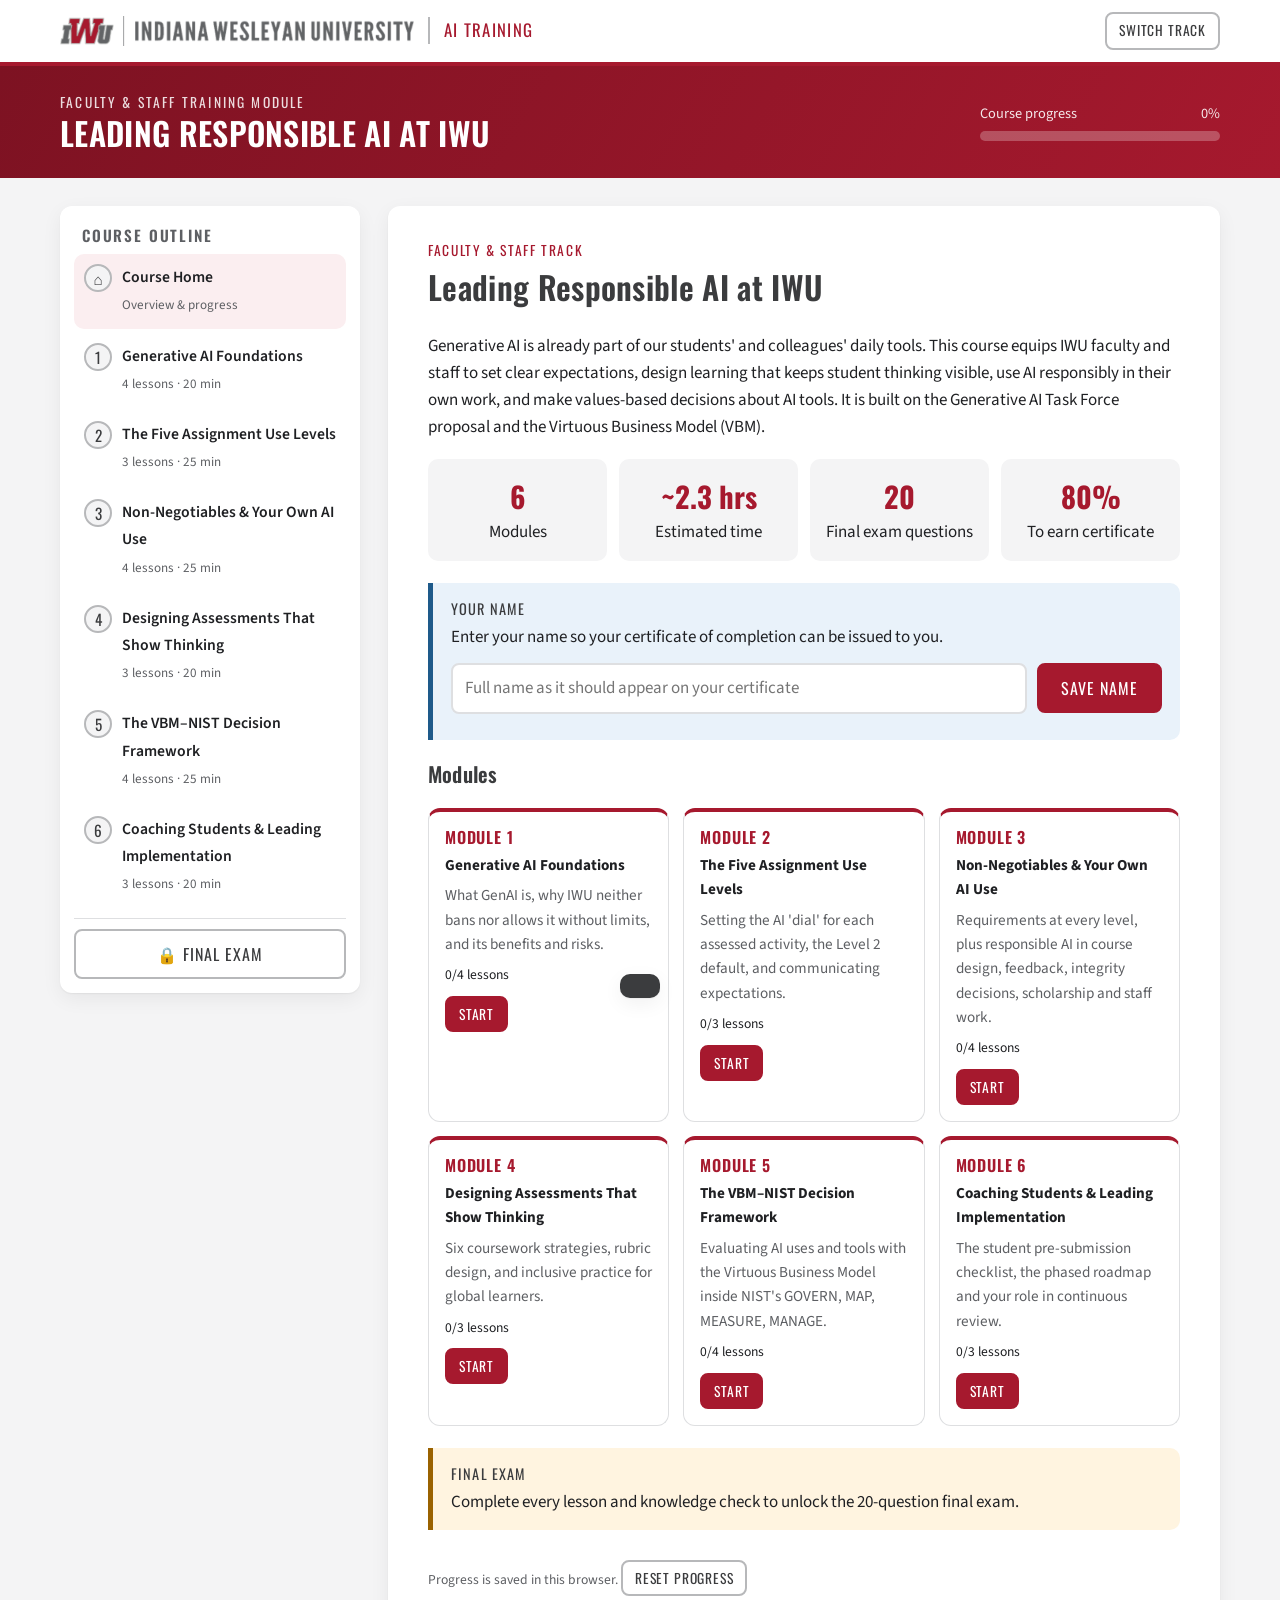
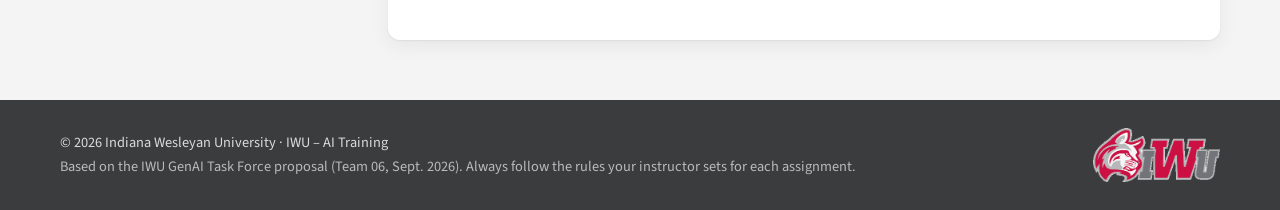
==== faculty.html @ f8fd0f7f "Create IWU – AI Training: faculty/staff and student courses Landing page with track selection, two s" ====
<!doctype html>
<html lang="en">
<head>
  <meta charset="utf-8">
  <meta name="viewport" content="width=device-width, initial-scale=1">
  <title>IWU – AI Training</title>
  <link rel="icon" type="image/png" href="assets/img/iwu-seal.png">
  <link rel="preconnect" href="https://fonts.googleapis.com">
  <link rel="preconnect" href="https://fonts.gstatic.com" crossorigin>
  <link href="https://fonts.googleapis.com/css2?family=Oswald:wght@400;500;600&family=Source+Sans+3:ital,wght@0,400;0,600;0,700;1,400&family=Cormorant+Garamond:ital,wght@0,500;0,600;1,500&display=swap" rel="stylesheet">
  <link rel="stylesheet" href="assets/css/styles.css">
</head>
<body>
  <header class="site-header">
    <div class="inner">
      <a class="brand" href="index.html">
        <img src="assets/img/iwu-wordmark.png" alt="Indiana Wesleyan University">
        <span class="program">AI Training</span>
      </a>
      <div class="header-actions">
        <button class="btn ghost small menu-toggle" id="menu-toggle" type="button" aria-controls="sidebar">Course menu</button>
        <a class="btn ghost small" href="index.html">Switch track</a>
      </div>
    </div>
  </header>

  <div class="course-banner">
    <div class="inner">
      <div>
        <div class="eyebrow" id="course-eyebrow"></div>
        <h1 id="course-title"></h1>
      </div>
      <div class="overall">
        <div class="label"><span>Course progress</span><span id="overall-pct">0%</span></div>
        <div class="bar"><span id="overall-bar" style="width:0%"></span></div>
      </div>
    </div>
  </div>

  <div class="layout">
    <aside class="sidebar" id="sidebar" aria-label="Course navigation">
      <h2>Course outline</h2>
      <nav id="nav"></nav>
    </aside>
    <main class="content" id="content" aria-live="polite"></main>
  </div>

  <footer class="site-footer">
    <div class="inner">
      <div>&copy; <script>document.write(new Date().getFullYear())</script> Indiana Wesleyan University &middot; IWU &ndash; AI Training<br>
        <span style="opacity:.8">Based on the IWU GenAI Task Force proposal (Team 06, Sept. 2026). Always follow the rules your instructor sets for each assignment.</span></div>
      <img src="assets/img/iwu-bobcat.png" alt="IWU Wildcats">
    </div>
  </footer>
  <div class="toast" id="toast" role="status" aria-live="polite"></div>

  <script src="assets/js/content-faculty.js"></script>
  <script src="assets/js/app.js"></script>
</body>
</html>
---- assets/css/styles.css ----
/* =========================================================
   IWU – AI Training  |  Indiana Wesleyan University
   Brand palette drawn from the IWU wordmark, seal and bobcat marks
   ========================================================= */
:root {
  --iwu-crimson: #a6192e;
  --iwu-crimson-dark: #7d1222;
  --iwu-cardinal: #cc1043;
  --iwu-gray: #626466;
  --iwu-gray-dark: #3b3c3e;
  --iwu-silver: #b7b8ba;
  --iwu-mist: #f4f4f5;
  --iwu-white: #ffffff;
  --ink: #1f2023;
  --muted: #5d5f63;
  --line: #dedfe1;
  --ok: #1f7a4a;
  --ok-bg: #e8f5ee;
  --bad: #b3261e;
  --bad-bg: #fdecea;
  --warn: #9a6200;
  --warn-bg: #fff4e0;
  --info: #1e5a8a;
  --info-bg: #e9f2fa;
  --radius: 12px;
  --shadow: 0 1px 2px rgba(0,0,0,.06), 0 6px 20px rgba(0,0,0,.06);
  --font-head: "Oswald", "Arial Narrow", Arial, sans-serif;
  --font-body: "Source Sans 3", "Segoe UI", Arial, sans-serif;
  --font-cert: "Cormorant Garamond", Georgia, "Times New Roman", serif;
}

* { box-sizing: border-box; }
html { scroll-behavior: smooth; }
body {
  margin: 0;
  font-family: var(--font-body);
  font-size: 17px;
  line-height: 1.6;
  color: var(--ink);
  background: var(--iwu-mist);
}
img { max-width: 100%; }
a { color: var(--iwu-crimson); }
h1, h2, h3, h4 { font-family: var(--font-head); font-weight: 600; line-height: 1.2; letter-spacing: .01em; color: var(--iwu-gray-dark); }
h1 { font-size: 2.3rem; }
h2 { font-size: 1.7rem; }
h3 { font-size: 1.3rem; }
.sr-only { position: absolute; width: 1px; height: 1px; overflow: hidden; clip: rect(0 0 0 0); }
:focus-visible { outline: 3px solid var(--iwu-cardinal); outline-offset: 2px; }

/* ---------- Header / footer ---------- */
.site-header {
  background: var(--iwu-white);
  border-bottom: 4px solid var(--iwu-crimson);
  position: sticky; top: 0; z-index: 50;
}
.site-header .inner {
  max-width: 1200px; margin: 0 auto; padding: 12px 20px;
  display: flex; align-items: center; justify-content: space-between; gap: 16px;
}
.brand { display: flex; align-items: center; gap: 14px; text-decoration: none; min-width: 0; }
.brand img { height: 30px; width: auto; }
.brand .program {
  font-family: var(--font-head); color: var(--iwu-crimson); font-size: 1.05rem;
  text-transform: uppercase; letter-spacing: .08em; border-left: 2px solid var(--iwu-silver); padding-left: 14px; white-space: nowrap;
}
.header-actions { display: flex; gap: 10px; align-items: center; }
.site-footer {
  background: var(--iwu-gray-dark); color: #d9dadb; font-size: .9rem; margin-top: 60px;
}
.site-footer .inner { max-width: 1200px; margin: 0 auto; padding: 28px 20px; display: flex; gap: 24px; align-items: center; flex-wrap: wrap; justify-content: space-between; }
.site-footer img { height: 54px; }
.site-footer a { color: #fff; }

/* ---------- Buttons ---------- */
.btn {
  display: inline-flex; align-items: center; justify-content: center; gap: 8px;
  font-family: var(--font-head); font-size: 1rem; letter-spacing: .06em; text-transform: uppercase;
  padding: 11px 22px; border-radius: 8px; border: 2px solid var(--iwu-crimson);
  background: var(--iwu-crimson); color: #fff; cursor: pointer; text-decoration: none;
  transition: background .15s, transform .05s;
}
.btn:hover { background: var(--iwu-crimson-dark); border-color: var(--iwu-crimson-dark); }
.btn:active { transform: translateY(1px); }
.btn[disabled] { opacity: .45; cursor: not-allowed; }
.btn.secondary { background: #fff; color: var(--iwu-crimson); }
.btn.secondary:hover { background: #fbeef0; }
.btn.ghost { background: transparent; border-color: var(--iwu-silver); color: var(--iwu-gray-dark); }
.btn.ghost:hover { background: #fff; }
.btn.small { padding: 6px 12px; font-size: .85rem; }

/* ---------- Landing ---------- */
.hero {
  background:
    linear-gradient(120deg, rgba(125,18,34,.97), rgba(166,25,46,.93) 55%, rgba(204,16,67,.9)),
    var(--iwu-crimson);
  color: #fff; position: relative; overflow: hidden;
}
.hero::after {
  content: ""; position: absolute; right: -80px; bottom: -120px; width: 460px; height: 460px;
  background: url("../img/iwu-seal.png") center/contain no-repeat; opacity: .08; filter: grayscale(1) brightness(3);
}
.hero .inner { max-width: 1200px; margin: 0 auto; padding: 64px 20px 72px; position: relative; z-index: 1; }
.hero .eyebrow { font-family: var(--font-head); letter-spacing: .18em; text-transform: uppercase; font-size: .95rem; opacity: .9; }
.hero h1 { color: #fff; font-size: 3.2rem; margin: 10px 0 14px; text-transform: uppercase; }
.hero p.lead { font-size: 1.2rem; max-width: 760px; opacity: .95; }

.choose { max-width: 1200px; margin: -40px auto 0; padding: 0 20px; position: relative; z-index: 2; }
.choose-grid { display: grid; grid-template-columns: repeat(auto-fit, minmax(320px, 1fr)); gap: 24px; }
.path-card {
  background: #fff; border-radius: 16px; box-shadow: var(--shadow); overflow: hidden;
  display: flex; flex-direction: column; border-top: 6px solid var(--iwu-crimson);
}
.path-card.student { border-top-color: var(--iwu-gray); }
.path-card .body { padding: 28px 28px 8px; flex: 1; }
.path-card h2 { margin: 6px 0 8px; font-size: 2rem; text-transform: uppercase; }
.path-card .tag { font-family: var(--font-head); color: var(--iwu-crimson); letter-spacing: .14em; text-transform: uppercase; font-size: .85rem; }
.path-card ul { padding-left: 20px; margin: 12px 0; }
.path-card li { margin: 4px 0; }
.path-card .meta { display: flex; gap: 18px; flex-wrap: wrap; color: var(--muted); font-size: .92rem; margin-top: 10px; }
.path-card .foot { padding: 20px 28px 28px; display: flex; gap: 12px; align-items: center; flex-wrap: wrap; }
.path-card .progress-note { font-size: .9rem; color: var(--muted); }

.section { max-width: 1200px; margin: 56px auto 0; padding: 0 20px; }
.section h2 { text-transform: uppercase; }
.pillars { display: grid; grid-template-columns: repeat(auto-fit, minmax(220px, 1fr)); gap: 18px; margin-top: 18px; }
.pillar { background: #fff; border-radius: var(--radius); padding: 20px; box-shadow: var(--shadow); border-left: 5px solid var(--iwu-crimson); }
.pillar h3 { margin: 0 0 6px; font-size: 1.1rem; text-transform: uppercase; color: var(--iwu-crimson); }
.pillar p { margin: 0; color: var(--muted); font-size: .98rem; }
.notice { background: #fff; border: 1px solid var(--line); border-radius: var(--radius); padding: 16px 20px; color: var(--muted); font-size: .95rem; }

/* ---------- Course layout ---------- */
.course-banner {
  background: linear-gradient(120deg, var(--iwu-crimson-dark), var(--iwu-crimson));
  color: #fff;
}
.course-banner.student { background: linear-gradient(120deg, var(--iwu-gray-dark), var(--iwu-gray)); }
.course-banner .inner { max-width: 1200px; margin: 0 auto; padding: 26px 20px; display: flex; align-items: center; gap: 22px; justify-content: space-between; flex-wrap: wrap; }
.course-banner h1 { color: #fff; margin: 0; font-size: 2rem; text-transform: uppercase; }
.course-banner .eyebrow { font-family: var(--font-head); letter-spacing: .16em; text-transform: uppercase; opacity: .85; font-size: .85rem; }
.overall { min-width: 240px; }
.overall .label { font-size: .9rem; opacity: .9; display: flex; justify-content: space-between; }
.bar { height: 10px; background: rgba(255,255,255,.25); border-radius: 99px; overflow: hidden; margin-top: 6px; }
.bar > span { display: block; height: 100%; background: #fff; border-radius: 99px; transition: width .4s; }

.layout { max-width: 1200px; margin: 28px auto 0; padding: 0 20px; display: grid; grid-template-columns: 300px 1fr; gap: 28px; align-items: start; }
.sidebar { background: #fff; border-radius: var(--radius); box-shadow: var(--shadow); padding: 14px; position: sticky; top: 84px; max-height: calc(100vh - 100px); overflow: auto; }
.sidebar h2 { font-size: .95rem; letter-spacing: .12em; text-transform: uppercase; color: var(--muted); margin: 6px 8px 10px; }
.nav-module { border-radius: 10px; margin-bottom: 4px; }
.nav-module > button {
  width: 100%; text-align: left; border: 0; background: transparent; cursor: pointer; padding: 10px 10px;
  display: flex; gap: 10px; align-items: flex-start; border-radius: 10px; font: inherit; color: var(--ink);
}
.nav-module > button:hover { background: var(--iwu-mist); }
.nav-module.active > button { background: #fbeef0; }
.nav-num {
  flex: 0 0 28px; height: 28px; border-radius: 50%; background: var(--iwu-mist); color: var(--iwu-gray-dark);
  display: grid; place-items: center; font-family: var(--font-head); font-size: .95rem; border: 2px solid var(--iwu-silver);
}
.nav-module.done .nav-num { background: var(--iwu-crimson); border-color: var(--iwu-crimson); color: #fff; }
.nav-title { font-weight: 600; line-height: 1.3; font-size: .98rem; }
.nav-sub { font-size: .82rem; color: var(--muted); }
.nav-lessons { list-style: none; padding: 0 0 6px 48px; margin: 0; display: none; }
.nav-module.active .nav-lessons { display: block; }
.nav-lessons button { border: 0; background: none; font: inherit; font-size: .9rem; color: var(--muted); cursor: pointer; padding: 3px 0; text-align: left; display: flex; gap: 6px; }
.nav-lessons button.current { color: var(--iwu-crimson); font-weight: 700; }
.nav-lessons .tick { color: var(--ok); width: 14px; flex: 0 0 14px; }
.nav-exam { margin-top: 10px; border-top: 1px solid var(--line); padding-top: 10px; }
.nav-exam button { width: 100%; }

.content { background: #fff; border-radius: var(--radius); box-shadow: var(--shadow); padding: 34px 40px 30px; min-width: 0; }
.crumb { font-family: var(--font-head); color: var(--iwu-crimson); letter-spacing: .12em; text-transform: uppercase; font-size: .85rem; }
.content > h2 { margin-top: 6px; font-size: 2rem; }
.lesson-steps { display: flex; gap: 6px; margin: 4px 0 20px; }
.lesson-steps span { flex: 1; height: 6px; border-radius: 6px; background: var(--line); }
.lesson-steps span.on { background: var(--iwu-crimson); }
.lesson-steps span.seen { background: #d98b97; }
.pager { display: flex; justify-content: space-between; gap: 12px; margin-top: 36px; border-top: 1px solid var(--line); padding-top: 20px; flex-wrap: wrap; }

.objectives { background: var(--iwu-mist); border-radius: var(--radius); padding: 16px 22px; margin: 16px 0; }
.objectives h4 { margin: 0 0 6px; text-transform: uppercase; letter-spacing: .08em; font-size: .95rem; color: var(--iwu-crimson); }
.objectives ul { margin: 0; padding-left: 20px; }

/* ---------- Content blocks ---------- */
.block { margin: 22px 0; }
.block p { margin: .6em 0; }
.callout { border-left: 5px solid var(--iwu-crimson); background: #fbeef0; padding: 14px 18px; border-radius: 0 10px 10px 0; }
.callout.info { border-color: var(--info); background: var(--info-bg); }
.callout.warn { border-color: var(--warn); background: var(--warn-bg); }
.callout.ok { border-color: var(--ok); background: var(--ok-bg); }
.callout .ct { font-family: var(--font-head); text-transform: uppercase; letter-spacing: .08em; font-size: .9rem; margin-bottom: 4px; color: var(--iwu-gray-dark); }
.quote { font-size: 1.25rem; font-family: var(--font-cert); font-style: italic; color: var(--iwu-gray-dark); border-left: 3px solid var(--iwu-silver); padding-left: 18px; }

table.tbl { width: 100%; border-collapse: collapse; font-size: .96rem; }
.tbl-wrap { overflow-x: auto; border-radius: 10px; border: 1px solid var(--line); }
table.tbl th { background: var(--iwu-gray-dark); color: #fff; text-align: left; padding: 10px 12px; font-family: var(--font-head); font-weight: 500; letter-spacing: .04em; }
table.tbl td { padding: 10px 12px; border-top: 1px solid var(--line); vertical-align: top; }
table.tbl tr:nth-child(even) td { background: #fafafa; }

.level-chip { display: inline-grid; place-items: center; width: 30px; height: 30px; border-radius: 50%; color: #fff; font-family: var(--font-head); font-size: 1rem; margin-right: 6px; }
.lv1 { background: #3b3c3e; } .lv2 { background: #626466; } .lv3 { background: #1e5a8a; } .lv4 { background: #a6192e; } .lv5 { background: #cc1043; }

.act-head { display: flex; align-items: center; gap: 10px; margin-bottom: 8px; }
.act-badge { font-family: var(--font-head); text-transform: uppercase; letter-spacing: .1em; font-size: .75rem; background: var(--iwu-crimson); color: #fff; padding: 3px 9px; border-radius: 99px; }
.act-head h4 { margin: 0; font-size: 1.15rem; }
.activity { border: 1px solid var(--line); border-radius: var(--radius); padding: 18px 20px; background: #fff; }
.activity .instructions { color: var(--muted); margin: 0 0 12px; }

/* flip cards */
.flip-grid { display: grid; grid-template-columns: repeat(auto-fill, minmax(210px, 1fr)); gap: 14px; }
.flip { perspective: 900px; height: 190px; cursor: pointer; border: 0; background: none; padding: 0; font: inherit; text-align: left; }
.flip-inner { position: relative; width: 100%; height: 100%; transition: transform .5s; transform-style: preserve-3d; }
.flip.flipped .flip-inner { transform: rotateY(180deg); }
.flip-face { position: absolute; inset: 0; backface-visibility: hidden; border-radius: 12px; padding: 16px; display: flex; flex-direction: column; justify-content: center; }
.flip-front { background: linear-gradient(135deg, var(--iwu-crimson), var(--iwu-cardinal)); color: #fff; font-family: var(--font-head); font-size: 1.25rem; text-align: center; align-items: center; }
.flip-front small { font-family: var(--font-body); font-size: .8rem; opacity: .85; margin-top: 8px; }
.flip-back { background: #fff; border: 2px solid var(--iwu-crimson); transform: rotateY(180deg); font-size: .93rem; overflow: auto; }

/* choice / scenario */
.choices { display: grid; gap: 10px; }
.choice {
  text-align: left; font: inherit; border: 2px solid var(--line); border-radius: 10px; background: #fff; padding: 11px 14px; cursor: pointer;
  display: flex; gap: 10px; align-items: flex-start; transition: border-color .15s, background .15s;
}
.choice:hover:not([disabled]) { border-color: var(--iwu-silver); background: #fcfcfc; }
.choice .key { flex: 0 0 26px; height: 26px; border-radius: 50%; background: var(--iwu-mist); display: grid; place-items: center; font-weight: 700; font-size: .85rem; color: var(--iwu-gray-dark); }
.choice.selected { border-color: var(--iwu-crimson); background: #fbeef0; }
.choice.correct { border-color: var(--ok); background: var(--ok-bg); }
.choice.incorrect { border-color: var(--bad); background: var(--bad-bg); }
.choice[disabled] { cursor: default; }
.feedback { margin-top: 12px; padding: 12px 14px; border-radius: 10px; display: none; }
.feedback.show { display: block; }
.feedback.good { background: var(--ok-bg); border-left: 4px solid var(--ok); }
.feedback.bad { background: var(--bad-bg); border-left: 4px solid var(--bad); }
.feedback.neutral { background: var(--info-bg); border-left: 4px solid var(--info); }

/* classify (level sorter / category sorter) */
.classify-item { border: 1px solid var(--line); border-radius: 10px; padding: 12px 14px; margin-bottom: 10px; }
.classify-item .stmt { font-weight: 600; margin-bottom: 8px; }
.classify-opts { display: flex; flex-wrap: wrap; gap: 8px; }
.classify-opts button { font: inherit; font-size: .9rem; border: 2px solid var(--line); background: #fff; border-radius: 99px; padding: 5px 14px; cursor: pointer; }
.classify-opts button:hover:not([disabled]) { border-color: var(--iwu-silver); }
.classify-opts button.correct { border-color: var(--ok); background: var(--ok-bg); font-weight: 700; }
.classify-opts button.incorrect { border-color: var(--bad); background: var(--bad-bg); text-decoration: line-through; }
.classify-item .why { display: none; font-size: .93rem; color: var(--muted); margin-top: 8px; }
.classify-item.answered .why { display: block; }
.score-line { font-weight: 700; margin-top: 8px; color: var(--iwu-gray-dark); }

/* spot the issue */
.spot-doc { background: #fcfcfc; border: 1px dashed var(--iwu-silver); border-radius: 10px; padding: 14px 16px; }
.spot-doc .doc-label { font-family: var(--font-head); text-transform: uppercase; letter-spacing: .1em; font-size: .8rem; color: var(--muted); margin-bottom: 6px; }
.spot {
  display: inline; font: inherit; text-align: left; border: 0; background: none; padding: 1px 2px; cursor: pointer; border-radius: 4px;
  border-bottom: 1px dotted var(--iwu-silver); line-height: 1.8; color: inherit;
}
.spot:hover { background: #fff3c4; }
.spot.flagged { background: #ffe08a; }
.spot.hit { background: var(--ok-bg); outline: 2px solid var(--ok); }
.spot.miss { background: var(--bad-bg); outline: 2px solid var(--bad); }
.spot.false-flag { background: var(--warn-bg); outline: 2px dashed var(--warn); }
.spot-notes { margin-top: 10px; display: none; }
.spot-notes.show { display: block; }
.spot-notes li { margin: 4px 0; }

/* matching */
.match-row { display: grid; grid-template-columns: 1fr 260px 28px; gap: 10px; align-items: center; padding: 8px 0; border-bottom: 1px solid var(--line); }
.match-row select { font: inherit; padding: 7px 8px; border-radius: 8px; border: 2px solid var(--line); background: #fff; width: 100%; }
.match-row.ok select { border-color: var(--ok); background: var(--ok-bg); }
.match-row.no select { border-color: var(--bad); background: var(--bad-bg); }
.match-row .mark { font-weight: 700; font-size: 1.1rem; }

/* accordion */
.accordion details { border: 1px solid var(--line); border-radius: 10px; margin-bottom: 8px; background: #fff; }
.accordion summary { cursor: pointer; padding: 12px 16px; font-weight: 700; list-style: none; display: flex; justify-content: space-between; gap: 10px; }
.accordion summary::-webkit-details-marker { display: none; }
.accordion summary::after { content: "+"; font-size: 1.3rem; line-height: 1; color: var(--iwu-crimson); }
.accordion details[open] summary::after { content: "–"; }
.accordion details[open] summary { border-bottom: 1px solid var(--line); }
.accordion .acc-body { padding: 10px 16px 14px; }

/* example: prompt/response compare */
.compare { display: grid; grid-template-columns: 1fr 1fr; gap: 14px; }
.compare .col { border-radius: 10px; padding: 14px 16px; border: 1px solid var(--line); }
.compare .col.bad { border-top: 5px solid var(--bad); }
.compare .col.good { border-top: 5px solid var(--ok); }
.compare .col h5 { margin: 0 0 6px; font-family: var(--font-head); text-transform: uppercase; letter-spacing: .08em; font-size: .9rem; }
.chat { background: var(--iwu-mist); border-radius: 10px; padding: 12px 14px; font-size: .95rem; }
.chat .who { font-family: var(--font-head); text-transform: uppercase; font-size: .75rem; letter-spacing: .1em; color: var(--muted); }
.chat .msg { margin: 2px 0 10px; white-space: pre-line; }
.chat .msg.ai { background: #fff; border-radius: 8px; padding: 8px 10px; border: 1px solid var(--line); }
.example-card { border: 1px solid var(--line); border-radius: var(--radius); overflow: hidden; }
.example-card .ex-head { background: var(--iwu-gray-dark); color: #fff; padding: 10px 16px; font-family: var(--font-head); letter-spacing: .06em; text-transform: uppercase; font-size: .95rem; }
.example-card .ex-body { padding: 14px 16px; }

/* checklist */
.check-row { display: grid; grid-template-columns: 1fr auto; gap: 12px; align-items: center; border: 1px solid var(--line); border-left: 5px solid var(--iwu-silver); border-radius: 10px; padding: 10px 14px; margin-bottom: 8px; }
.check-row .cr-title { font-family: var(--font-head); text-transform: uppercase; letter-spacing: .06em; color: var(--iwu-crimson); font-size: .95rem; }
.check-row .cr-q { font-size: .98rem; }
.yn { display: flex; gap: 6px; }
.yn button { font: inherit; font-size: .85rem; font-weight: 700; border: 2px solid var(--line); background: #fff; border-radius: 8px; padding: 5px 12px; cursor: pointer; }
.yn button.on.yes { background: var(--ok-bg); border-color: var(--ok); color: var(--ok); }
.yn button.on.fix { background: var(--bad-bg); border-color: var(--bad); color: var(--bad); }

/* steps / timeline */
.steps { counter-reset: s; list-style: none; padding: 0; margin: 0; }
.steps li { position: relative; padding: 4px 0 16px 50px; }
.steps li::before { counter-increment: s; content: counter(s); position: absolute; left: 0; top: 0; width: 34px; height: 34px; border-radius: 50%; background: var(--iwu-crimson); color: #fff; display: grid; place-items: center; font-family: var(--font-head); }
.steps li::after { content: ""; position: absolute; left: 16px; top: 36px; bottom: 2px; width: 2px; background: var(--line); }
.steps li:last-child::after { display: none; }
.steps li strong { display: block; }

.cards { display: grid; grid-template-columns: repeat(auto-fit, minmax(210px, 1fr)); gap: 14px; }
.card { border: 1px solid var(--line); border-radius: var(--radius); padding: 16px; border-top: 4px solid var(--iwu-crimson); background: #fff; }
.card h4 { margin: 0 0 6px; text-transform: uppercase; font-size: 1rem; letter-spacing: .05em; color: var(--iwu-crimson); }
.card p { margin: 0; font-size: .95rem; }

/* reflection */
.reflect textarea { width: 100%; min-height: 110px; font: inherit; padding: 10px 12px; border-radius: 10px; border: 2px solid var(--line); resize: vertical; }
.reflect .saved { font-size: .85rem; color: var(--ok); min-height: 1.2em; }

/* ---------- Quiz / exam ---------- */
.quiz-q { border: 1px solid var(--line); border-radius: var(--radius); padding: 18px 20px; margin-bottom: 16px; }
.quiz-q .qnum { font-family: var(--font-head); color: var(--iwu-crimson); letter-spacing: .1em; text-transform: uppercase; font-size: .85rem; }
.quiz-q .qtext { font-weight: 700; font-size: 1.08rem; margin: 4px 0 12px; }
.result-panel { border-radius: var(--radius); padding: 22px 24px; margin: 18px 0; text-align: center; }
.result-panel.pass { background: var(--ok-bg); border: 2px solid var(--ok); }
.result-panel.fail { background: var(--bad-bg); border: 2px solid var(--bad); }
.result-panel .big { font-family: var(--font-head); font-size: 3rem; line-height: 1; margin: 6px 0; }
.result-panel.pass .big { color: var(--ok); }
.result-panel.fail .big { color: var(--bad); }
.exam-bar { position: sticky; top: 74px; z-index: 5; background: #fff; padding: 10px 0; border-bottom: 1px solid var(--line); display: flex; justify-content: space-between; align-items: center; gap: 12px; flex-wrap: wrap; }
.exam-bar .bar { background: var(--line); width: 220px; }
.exam-bar .bar > span { background: var(--iwu-crimson); }
.exam-intro { display: grid; grid-template-columns: repeat(auto-fit, minmax(160px,1fr)); gap: 12px; margin: 18px 0; }
.stat { background: var(--iwu-mist); border-radius: 10px; padding: 14px; text-align: center; }
.stat b { display: block; font-family: var(--font-head); font-size: 1.8rem; color: var(--iwu-crimson); }
.review-list li { margin-bottom: 8px; }
.attempts { font-size: .92rem; color: var(--muted); }

.name-form { display: flex; gap: 10px; flex-wrap: wrap; align-items: center; margin: 12px 0; }
.name-form input { font: inherit; padding: 10px 12px; border-radius: 8px; border: 2px solid var(--line); min-width: 280px; flex: 1; }

/* ---------- Certificate ---------- */
.cert-wrap { overflow-x: auto; padding: 10px 0; }
.certificate {
  width: 1056px; height: 816px; margin: 0 auto; background: #fffdf8; position: relative; color: var(--iwu-gray-dark);
  box-shadow: var(--shadow); font-family: var(--font-body);
}
.certificate .frame-outer { position: absolute; inset: 22px; border: 10px solid var(--iwu-crimson); }
.certificate .frame-inner { position: absolute; inset: 42px; border: 2px solid var(--iwu-silver); }
.certificate .corner { position: absolute; width: 60px; height: 60px; border: 3px solid var(--iwu-crimson); }
.certificate .c-tl { top: 52px; left: 52px; border-right: 0; border-bottom: 0; }
.certificate .c-tr { top: 52px; right: 52px; border-left: 0; border-bottom: 0; }
.certificate .c-bl { bottom: 52px; left: 52px; border-right: 0; border-top: 0; }
.certificate .c-br { bottom: 52px; right: 52px; border-left: 0; border-top: 0; }
.certificate .watermark { position: absolute; left: 50%; top: 52%; width: 430px; transform: translate(-50%, -50%); opacity: .06; }
.certificate .cert-body { position: absolute; inset: 70px 90px; text-align: center; display: flex; flex-direction: column; align-items: center; }
.certificate .wordmark { height: 40px; margin-top: 6px; }
.certificate .cert-title { font-family: var(--font-head); font-size: 2.7rem; letter-spacing: .1em; white-space: nowrap; text-transform: uppercase; color: var(--iwu-crimson); margin: 22px 0 0; line-height: 1; }
.certificate .cert-sub { font-family: var(--font-head); letter-spacing: .35em; text-transform: uppercase; color: var(--iwu-gray); font-size: 1rem; margin-top: 8px; }
.certificate .presented { font-family: var(--font-cert); font-style: italic; font-size: 1.35rem; margin-top: 26px; }
.certificate .recipient { font-family: var(--font-cert); font-size: 3.6rem; font-weight: 600; color: var(--ink); line-height: 1.1; margin-top: 6px; padding: 0 30px 6px; border-bottom: 2px solid var(--iwu-crimson); min-width: 520px; }
.certificate .for { font-family: var(--font-cert); font-size: 1.25rem; margin-top: 16px; max-width: 720px; line-height: 1.45; }
.certificate .course-name { font-family: var(--font-head); font-size: 1.6rem; color: var(--iwu-crimson); text-transform: uppercase; letter-spacing: .05em; margin-top: 6px; }
.certificate .cert-foot { position: absolute; left: 0; right: 0; bottom: 0; display: grid; grid-template-columns: 1fr 150px 1fr; align-items: end; gap: 20px; }
.certificate .sig { text-align: center; font-size: .92rem; }
.certificate .sig .line { border-top: 1.5px solid var(--iwu-gray-dark); margin: 0 20px 6px; padding-top: 6px; font-family: var(--font-head); letter-spacing: .06em; text-transform: uppercase; font-size: .88rem; }
.certificate .sig .val { font-family: var(--font-cert); font-size: 1.3rem; font-style: italic; }
.certificate .seal { width: 140px; height: 140px; justify-self: center; }
.certificate .cert-id { position: absolute; bottom: 50px; left: 0; right: 0; text-align: center; font-size: .72rem; color: var(--muted); letter-spacing: .08em; }
.cert-actions { display: flex; gap: 12px; justify-content: center; flex-wrap: wrap; margin: 18px 0; }

/* ---------- Toast ---------- */
.toast { position: fixed; bottom: 22px; left: 50%; transform: translateX(-50%) translateY(120px); background: var(--iwu-gray-dark); color: #fff; padding: 12px 20px; border-radius: 10px; box-shadow: var(--shadow); transition: transform .3s; z-index: 100; }
.toast.show { transform: translateX(-50%) translateY(0); }

/* ---------- Responsive ---------- */
.menu-toggle { display: none; }
@media (max-width: 960px) {
  .layout { grid-template-columns: 1fr; }
  .sidebar { position: static; max-height: none; display: none; }
  .sidebar.open { display: block; }
  .menu-toggle { display: inline-flex; }
  .content { padding: 24px 20px; }
  .compare { grid-template-columns: 1fr; }
  .match-row { grid-template-columns: 1fr 28px; }
  .match-row select { grid-column: 1; }
  .match-row .mark { grid-row: 1 / span 2; grid-column: 2; }
}
@media (max-width: 640px) {
  body { font-size: 16px; }
  .hero h1 { font-size: 2.2rem; }
  .brand .program { display: none; }
  .check-row { grid-template-columns: 1fr; }
  .choose-grid { grid-template-columns: 1fr; }
  .path-card .body, .path-card .foot { padding-left: 20px; padding-right: 20px; }
}

/* ---------- Print: certificate only ---------- */
@media print {
  @page { size: letter landscape; margin: 0; }
  body { background: #fff; }
  body.printing-cert * { visibility: hidden; }
  body.printing-cert .certificate, body.printing-cert .certificate * { visibility: visible; }
  body.printing-cert .certificate { position: fixed; left: 0; top: 0; box-shadow: none; -webkit-print-color-adjust: exact; print-color-adjust: exact; }
  .site-header, .site-footer { display: none; }
}

/* programmatic focus target on view change */
h2[tabindex="-1"]:focus { outline: none; }
.header-actions .btn { white-space: nowrap; }
@media (max-width: 640px) {
  .brand img { height: 22px; }
  .header-actions .btn { padding: 6px 9px; font-size: .75rem; }
  .course-banner h1 { font-size: 1.6rem; }
}
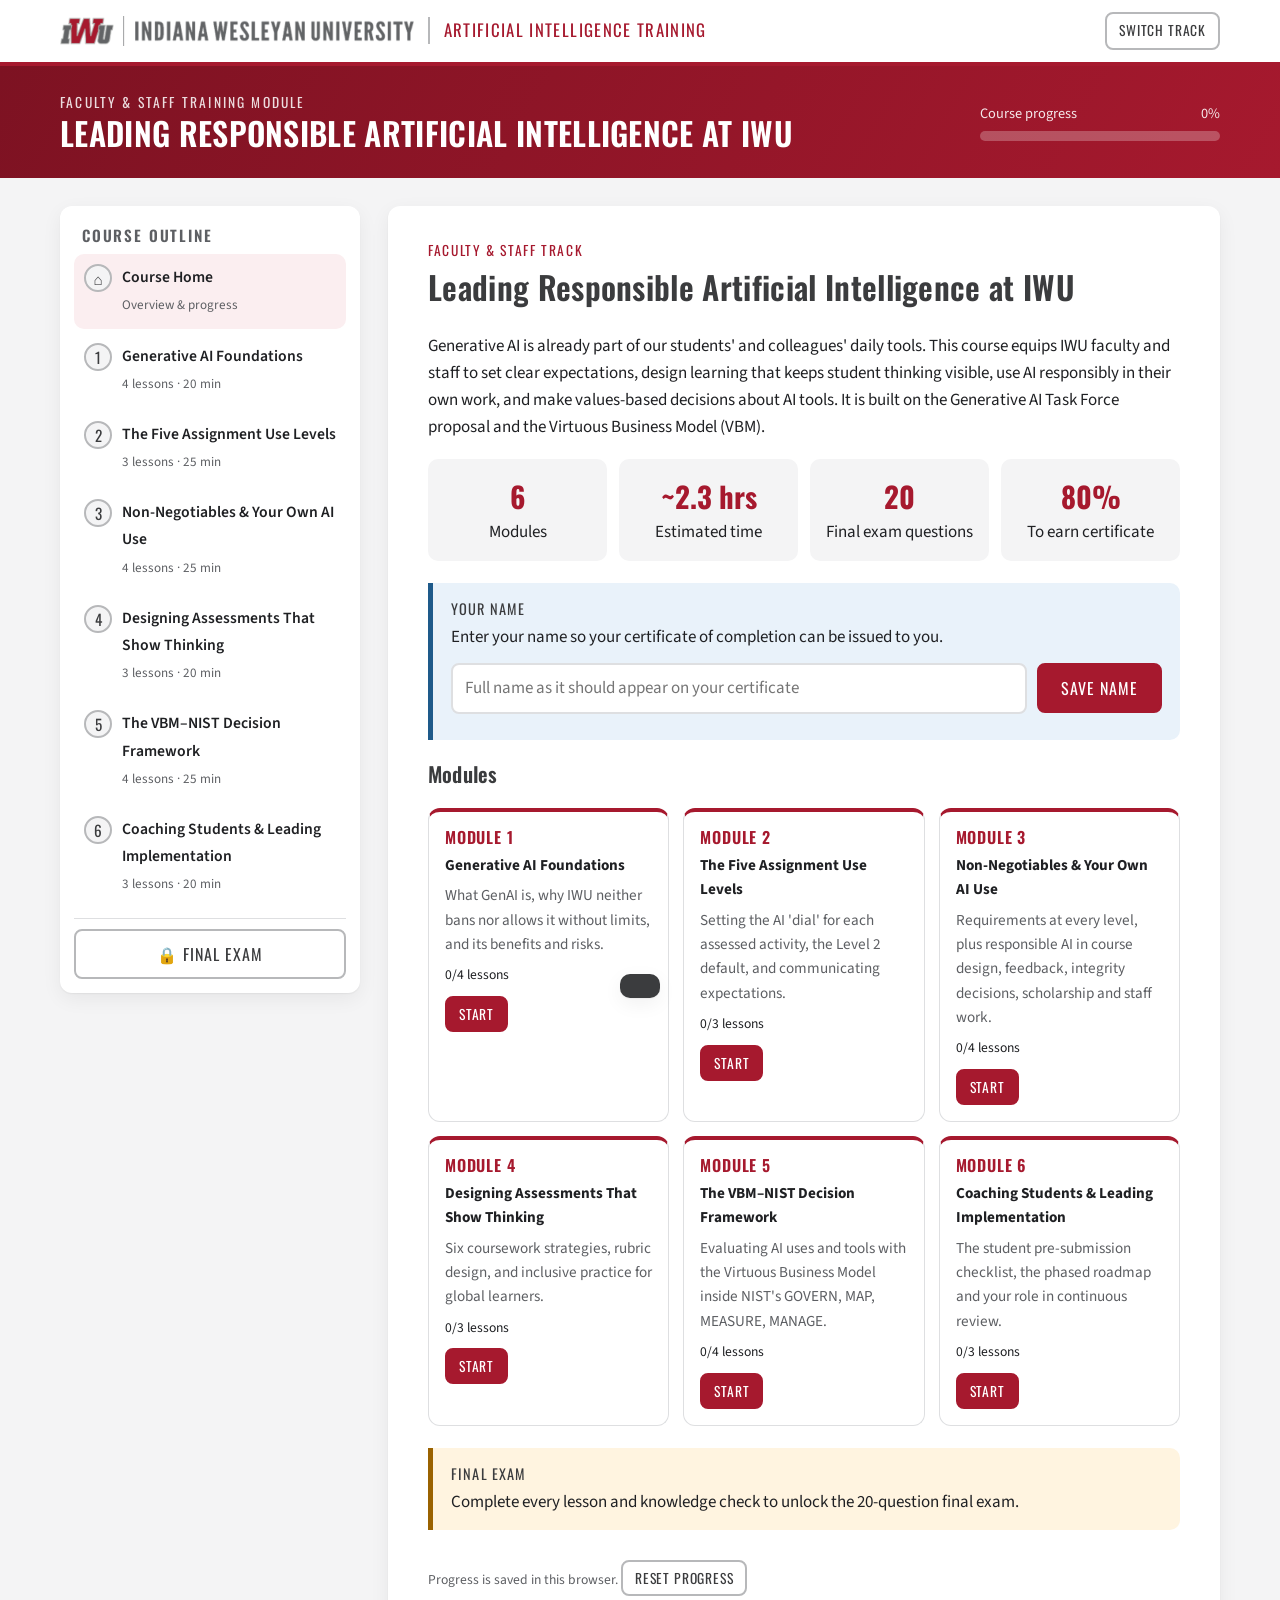
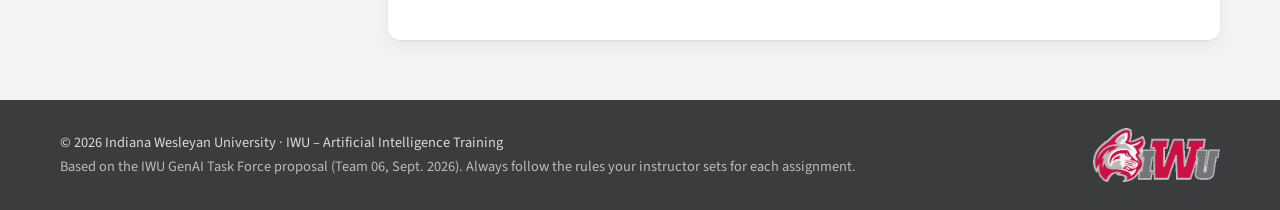
==== commit 027cde78: "Spell out Artificial Intelligence in program, course and certificate titles Co-Authored-By: Claude O" ====
--- a/faculty.html
+++ b/faculty.html
@@ -3,7 +3,7 @@
 <head>
   <meta charset="utf-8">
   <meta name="viewport" content="width=device-width, initial-scale=1">
-  <title>IWU – AI Training</title>
+  <title>IWU – Artificial Intelligence Training</title>
   <link rel="icon" type="image/png" href="assets/img/iwu-seal.png">
   <link rel="preconnect" href="https://fonts.googleapis.com">
   <link rel="preconnect" href="https://fonts.gstatic.com" crossorigin>
@@ -15,7 +15,7 @@
     <div class="inner">
       <a class="brand" href="index.html">
         <img src="assets/img/iwu-wordmark.png" alt="Indiana Wesleyan University">
-        <span class="program">AI Training</span>
+        <span class="program">Artificial Intelligence Training</span>
       </a>
       <div class="header-actions">
         <button class="btn ghost small menu-toggle" id="menu-toggle" type="button" aria-controls="sidebar">Course menu</button>
@@ -47,7 +47,7 @@
 
   <footer class="site-footer">
     <div class="inner">
-      <div>&copy; <script>document.write(new Date().getFullYear())</script> Indiana Wesleyan University &middot; IWU &ndash; AI Training<br>
+      <div>&copy; <script>document.write(new Date().getFullYear())</script> Indiana Wesleyan University &middot; IWU &ndash; Artificial Intelligence Training<br>
         <span style="opacity:.8">Based on the IWU GenAI Task Force proposal (Team 06, Sept. 2026). Always follow the rules your instructor sets for each assignment.</span></div>
       <img src="assets/img/iwu-bobcat.png" alt="IWU Wildcats">
     </div>
--- a/assets/css/styles.css
+++ b/assets/css/styles.css
@@ -414,3 +414,8 @@
   .header-actions .btn { padding: 6px 9px; font-size: .75rem; }
   .course-banner h1 { font-size: 1.6rem; }
 }
+.certificate .course-name { font-size: 1.32rem; white-space: nowrap; }
+.brand img { flex-shrink: 0; object-fit: contain; }
+@media (max-width: 640px) {
+  .site-header .inner { flex-wrap: wrap; justify-content: center; padding: 10px 16px; gap: 10px; }
+}
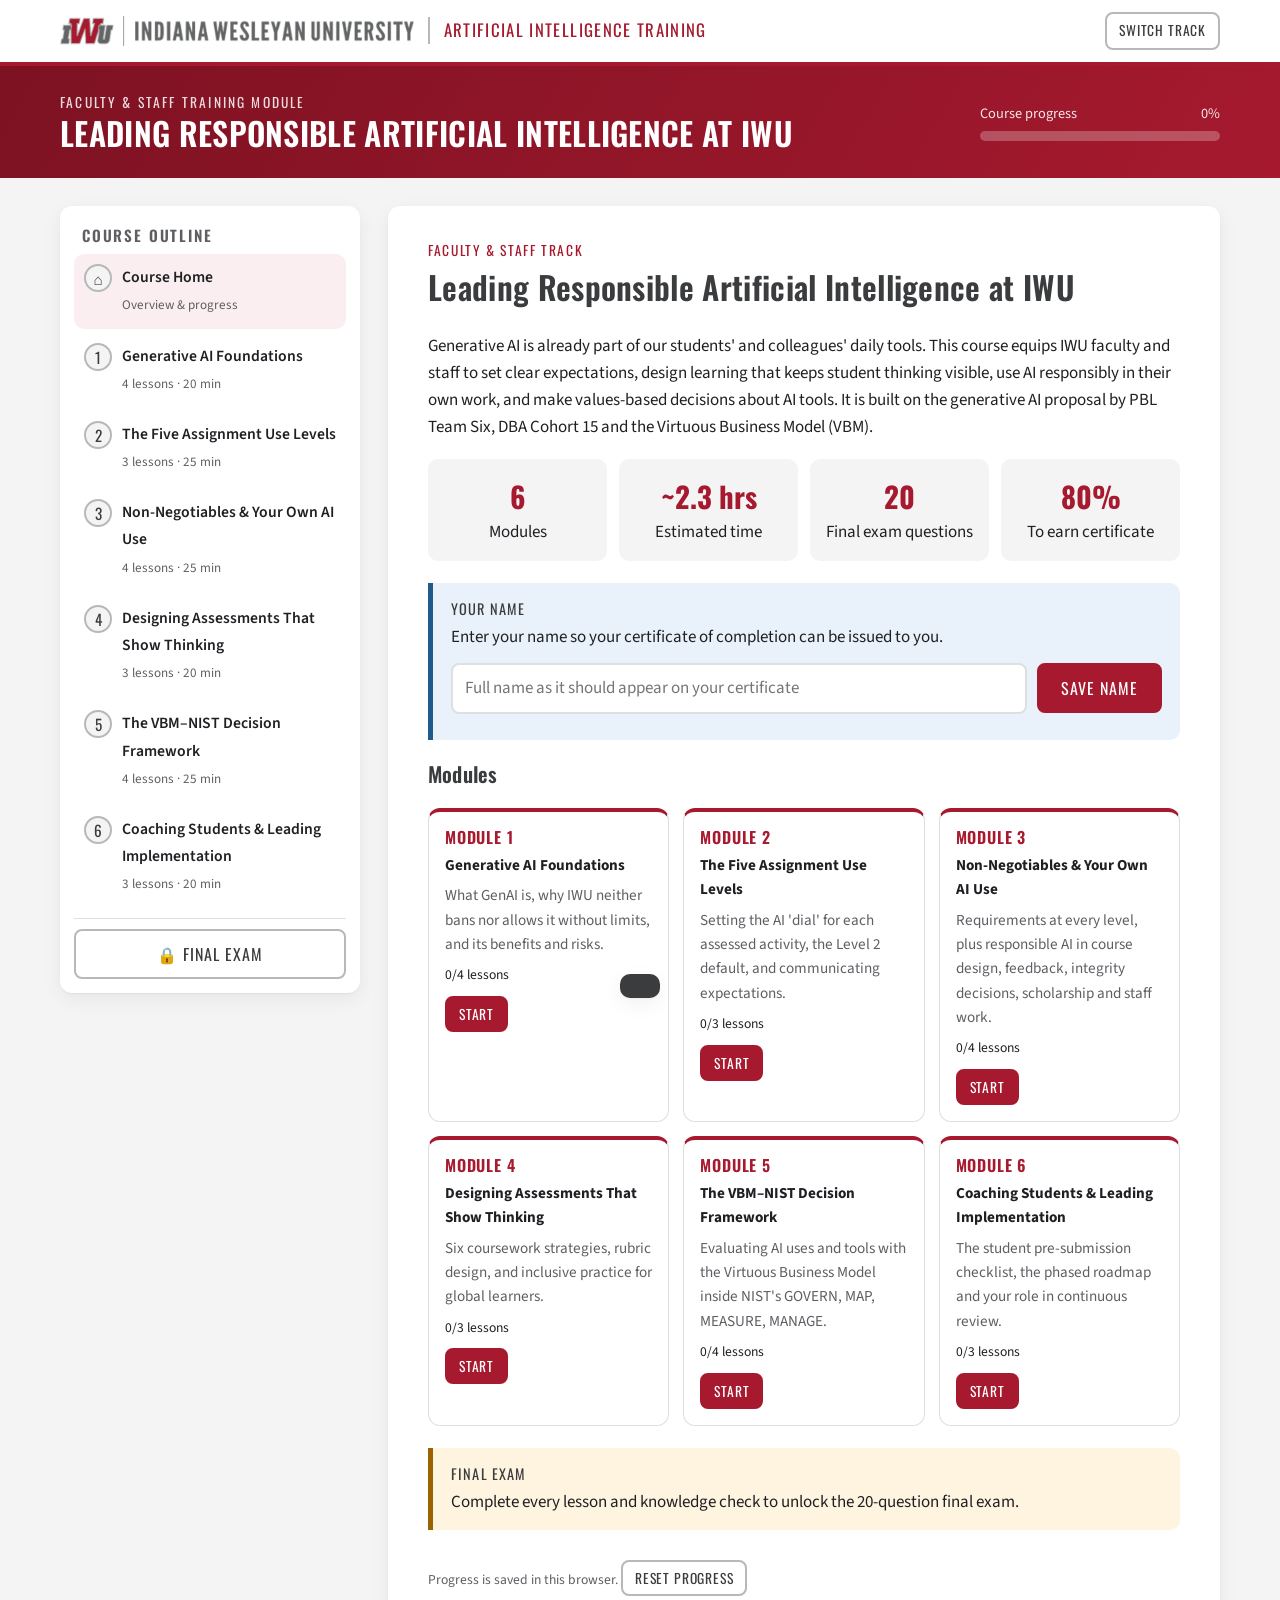
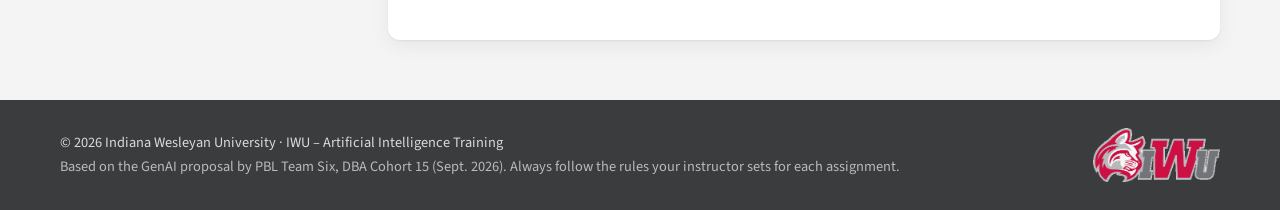
==== commit bbfde31d: "Credit PBL Team Six, DBA Cohort 15 instead of the Task Force Co-Authored-By: Claude Opus 5.5 <norepl" ====
--- a/faculty.html
+++ b/faculty.html
@@ -48,7 +48,7 @@
   <footer class="site-footer">
     <div class="inner">
       <div>&copy; <script>document.write(new Date().getFullYear())</script> Indiana Wesleyan University &middot; IWU &ndash; Artificial Intelligence Training<br>
-        <span style="opacity:.8">Based on the IWU GenAI Task Force proposal (Team 06, Sept. 2026). Always follow the rules your instructor sets for each assignment.</span></div>
+        <span style="opacity:.8">Based on the GenAI proposal by PBL Team Six, DBA Cohort 15 (Sept. 2026). Always follow the rules your instructor sets for each assignment.</span></div>
       <img src="assets/img/iwu-bobcat.png" alt="IWU Wildcats">
     </div>
   </footer>
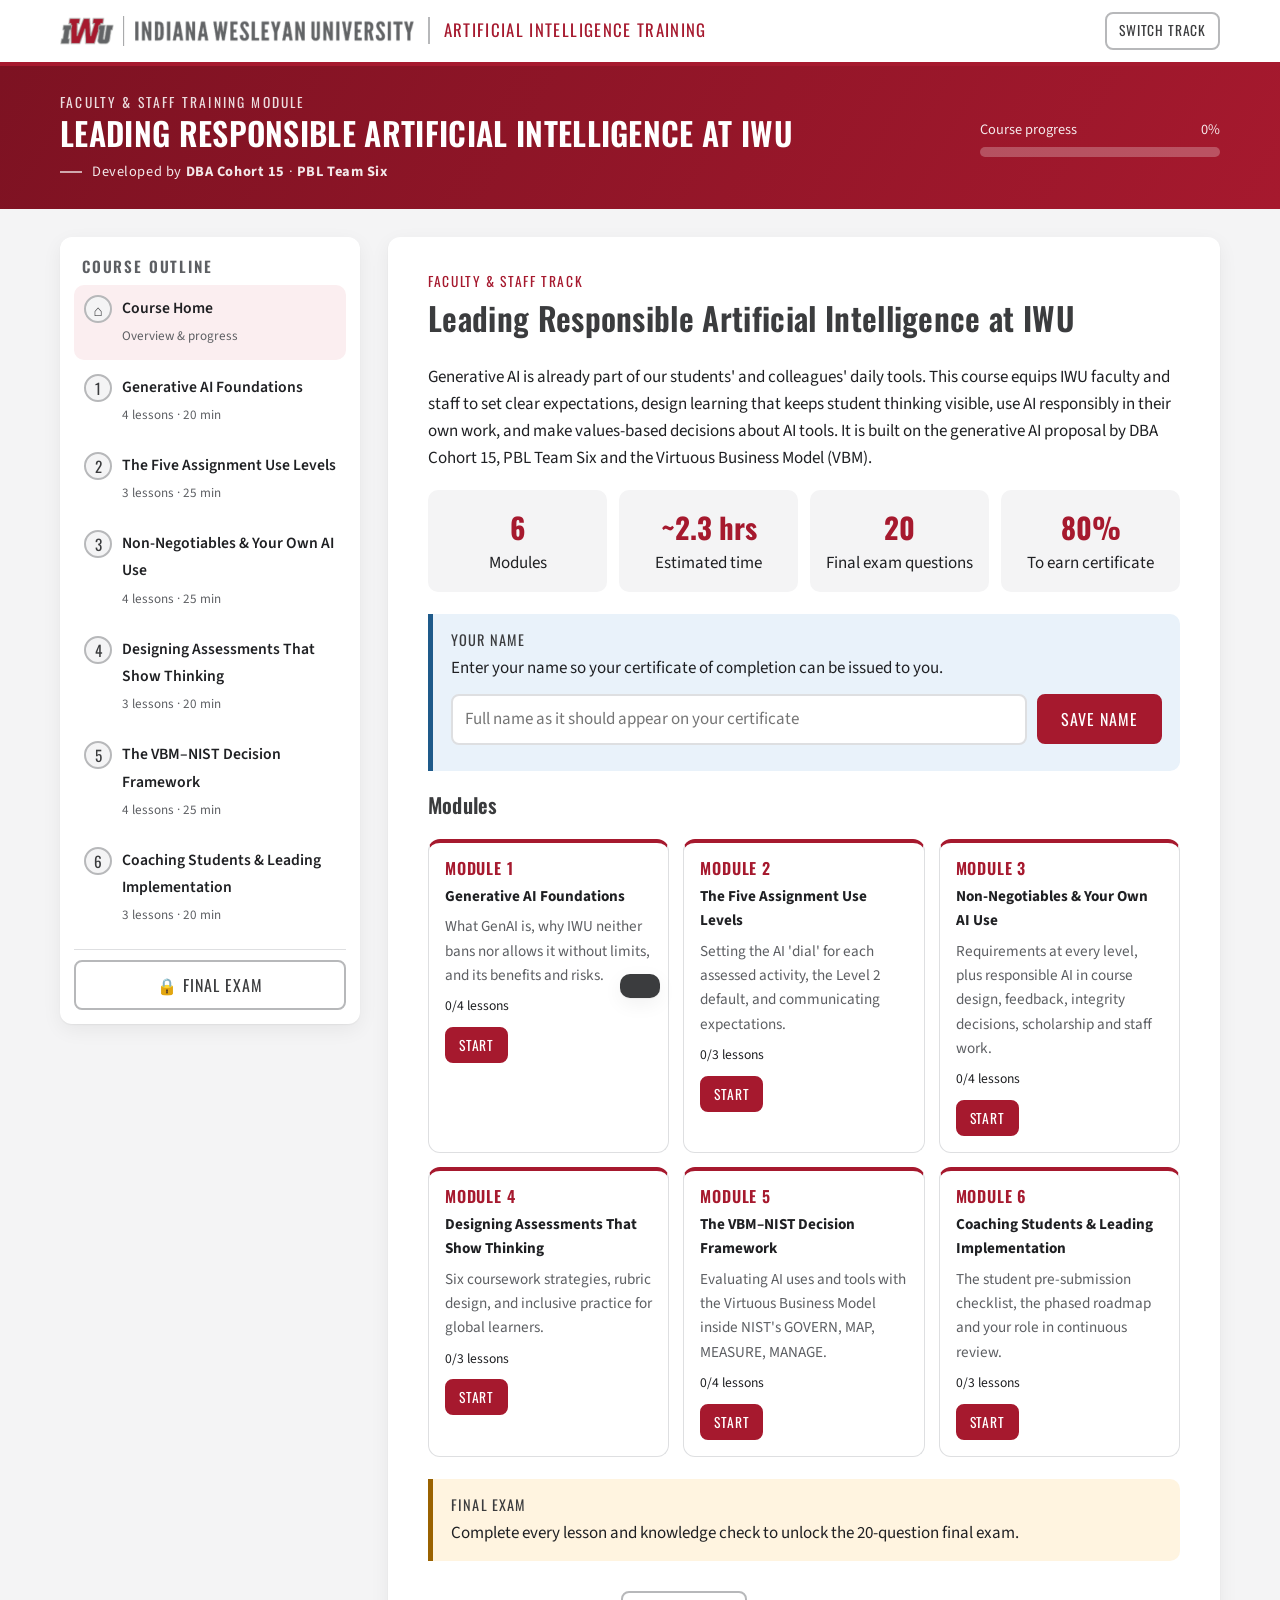
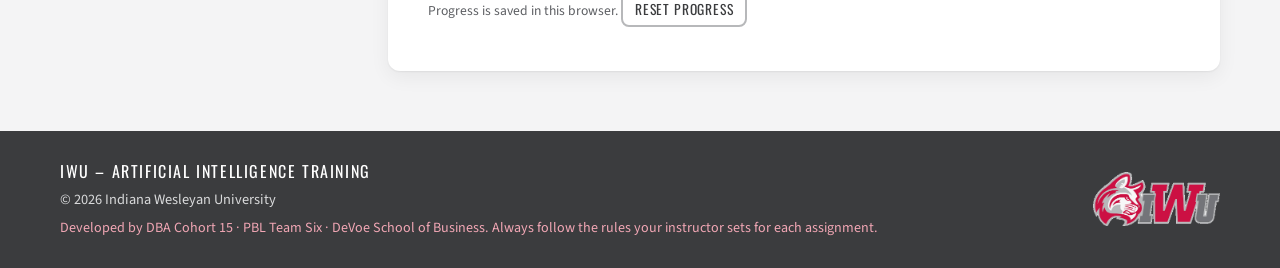
==== commit 80a0c354: "Polish team credit: DBA Cohort 15 · PBL Team Six Reorder the credit everywhere, add a hero credit ba" ====
--- a/faculty.html
+++ b/faculty.html
@@ -29,6 +29,7 @@
       <div>
         <div class="eyebrow" id="course-eyebrow"></div>
         <h1 id="course-title"></h1>
+        <div class="banner-credit">Developed by <strong>DBA Cohort 15</strong> &middot; <strong>PBL Team Six</strong></div>
       </div>
       <div class="overall">
         <div class="label"><span>Course progress</span><span id="overall-pct">0%</span></div>
@@ -47,8 +48,7 @@
 
   <footer class="site-footer">
     <div class="inner">
-      <div>&copy; <script>document.write(new Date().getFullYear())</script> Indiana Wesleyan University &middot; IWU &ndash; Artificial Intelligence Training<br>
-        <span style="opacity:.8">Based on the GenAI proposal by PBL Team Six, DBA Cohort 15 (Sept. 2026). Always follow the rules your instructor sets for each assignment.</span></div>
+      <div><div class="foot-title">IWU &ndash; Artificial Intelligence Training</div>&copy; <script>document.write(new Date().getFullYear())</script> Indiana Wesleyan University<div class="foot-credit">Developed by DBA Cohort 15 &middot; PBL Team Six &middot; DeVoe School of Business. Always follow the rules your instructor sets for each assignment.</div></div>
       <img src="assets/img/iwu-bobcat.png" alt="IWU Wildcats">
     </div>
   </footer>
--- a/assets/css/styles.css
+++ b/assets/css/styles.css
@@ -419,3 +419,67 @@
 @media (max-width: 640px) {
   .site-header .inner { flex-wrap: wrap; justify-content: center; padding: 10px 16px; gap: 10px; }
 }
+
+/* ---------- Credits & attribution ---------- */
+.credit-pill {
+  display: inline-flex; align-items: center; flex-wrap: wrap; gap: 8px;
+  font-family: var(--font-head); font-size: .82rem; letter-spacing: .14em; text-transform: uppercase;
+  color: #fff; background: rgba(255,255,255,.12); border: 1px solid rgba(255,255,255,.35);
+  padding: 7px 16px 7px 12px; border-radius: 999px; margin-bottom: 18px;
+  backdrop-filter: blur(4px); box-shadow: 0 6px 18px rgba(0,0,0,.15);
+}
+.credit-pill strong { font-weight: 600; }
+.credit-pill .pill-sep { opacity: .45; }
+.pill-dot { width: 8px; height: 8px; border-radius: 50%; background: #fff; box-shadow: 0 0 0 4px rgba(255,255,255,.22); }
+
+.credits { max-width: 1200px; margin: 64px auto 0; padding: 0 20px; }
+.credits-inner {
+  position: relative; overflow: hidden; display: grid; grid-template-columns: 170px 1fr; gap: 34px; align-items: center;
+  background: linear-gradient(135deg, #2b2c2e 0%, var(--iwu-gray-dark) 55%, #4a4b4e 100%);
+  color: #e9e9ea; border-radius: 18px; padding: 38px 42px; box-shadow: var(--shadow);
+}
+.credits-inner::before {
+  content: ""; position: absolute; left: 0; top: 0; bottom: 0; width: 6px;
+  background: linear-gradient(180deg, var(--iwu-cardinal), var(--iwu-crimson));
+}
+.credits-inner::after {
+  content: ""; position: absolute; right: -60px; top: -60px; width: 260px; height: 260px; border-radius: 50%;
+  background: radial-gradient(circle, rgba(204,16,67,.35), rgba(204,16,67,0) 70%);
+}
+.credits-seal { position: relative; z-index: 1; display: grid; place-items: center; }
+.credits-seal img { width: 150px; height: 150px; filter: drop-shadow(0 8px 18px rgba(0,0,0,.45)); }
+.credits-body { position: relative; z-index: 1; }
+.credits-kicker { font-family: var(--font-head); letter-spacing: .28em; text-transform: uppercase; font-size: .8rem; color: #f2a7b5; }
+.credits h2 { color: #fff; font-size: 2.3rem; margin: 6px 0 4px; text-transform: uppercase; letter-spacing: .04em; }
+.credits h2 .amp { color: var(--iwu-cardinal); padding: 0 4px; }
+.credits-sub { margin: 0 0 16px; color: #c9cacc; font-size: 1rem; }
+.credits-team { list-style: none; padding: 0; margin: 0 0 18px; display: flex; flex-wrap: wrap; gap: 8px; }
+.credits-team li {
+  font-size: .92rem; font-weight: 600; color: #fff; padding: 6px 14px; border-radius: 999px;
+  background: rgba(255,255,255,.08); border: 1px solid rgba(255,255,255,.22);
+}
+.credits-source { display: flex; gap: 12px; align-items: baseline; font-size: .93rem; color: #d6d7d9; border-top: 1px solid rgba(255,255,255,.15); padding-top: 14px; }
+.credits-source .src-label { flex: 0 0 auto; font-family: var(--font-head); text-transform: uppercase; letter-spacing: .14em; font-size: .75rem; color: #f2a7b5; }
+.credits-note { color: var(--muted); font-size: .9rem; text-align: center; margin: 14px 0 0; }
+
+.banner-credit { margin-top: 8px; font-size: .9rem; letter-spacing: .04em; opacity: .9; }
+.banner-credit strong { font-weight: 700; }
+.banner-credit::before { content: ""; display: inline-block; width: 22px; height: 2px; background: rgba(255,255,255,.7); vertical-align: middle; margin-right: 10px; }
+
+.foot-title { font-family: var(--font-head); color: #fff; text-transform: uppercase; letter-spacing: .1em; font-size: 1rem; margin-bottom: 4px; }
+.foot-credit { margin-top: 6px; color: #f2a7b5; font-size: .88rem; }
+
+@media (max-width: 760px) {
+  .credits-inner { grid-template-columns: 1fr; text-align: center; padding: 30px 22px; gap: 18px; }
+  .credits-seal img { width: 110px; height: 110px; }
+  .credits h2 { font-size: 1.7rem; }
+  .credits-team { justify-content: center; }
+  .credits-source { flex-direction: column; align-items: center; gap: 4px; }
+  .credit-pill { font-size: .72rem; letter-spacing: .1em; }
+}
+.pill-school { display: inline-flex; gap: 8px; }
+@media (max-width: 760px) {
+  .pill-school { display: none; }
+  .credits h2 .amp { display: block; height: 0; overflow: hidden; }
+}
+@media (max-width: 760px) { .credit-pill .pill-sep { display: none; } .credit-pill { column-gap: 10px; } }
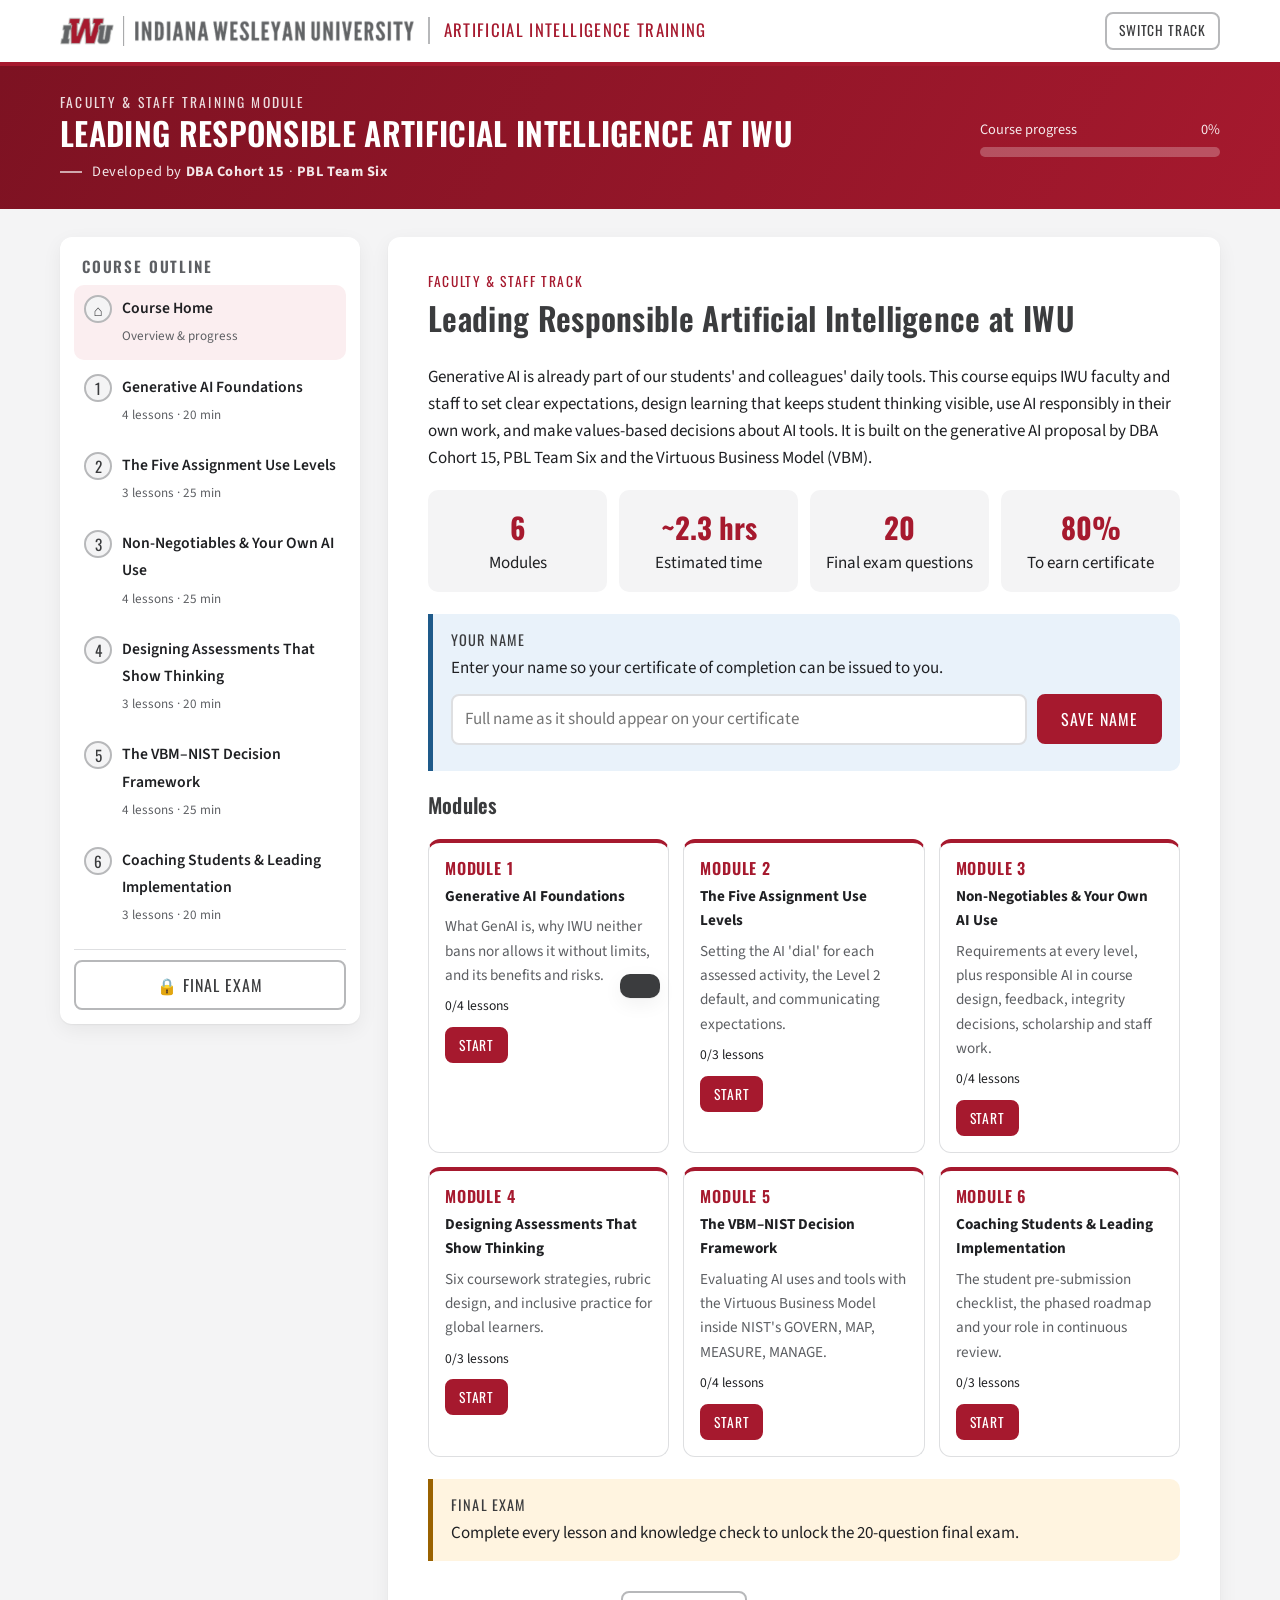
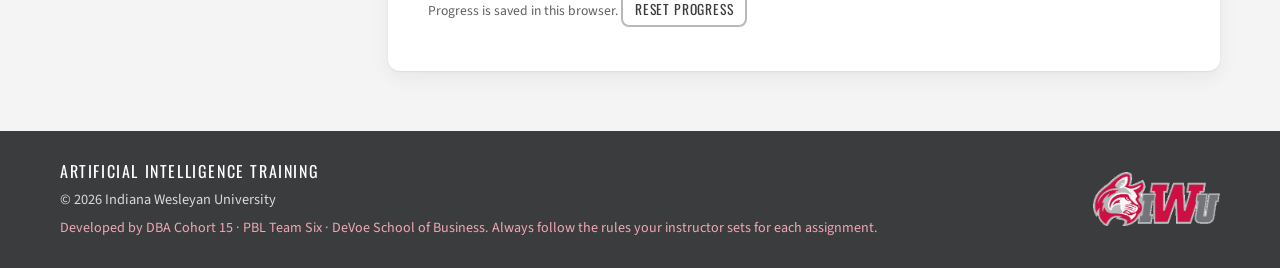
==== commit 682785b7: "Drop IWU prefix from the program title Co-Authored-By: Claude Opus 5.5 <noreply@anthropic.com> Claud" ====
--- a/faculty.html
+++ b/faculty.html
@@ -3,7 +3,7 @@
 <head>
   <meta charset="utf-8">
   <meta name="viewport" content="width=device-width, initial-scale=1">
-  <title>IWU – Artificial Intelligence Training</title>
+  <title>Artificial Intelligence Training | Indiana Wesleyan University</title>
   <link rel="icon" type="image/png" href="assets/img/iwu-seal.png">
   <link rel="preconnect" href="https://fonts.googleapis.com">
   <link rel="preconnect" href="https://fonts.gstatic.com" crossorigin>
@@ -48,7 +48,7 @@
 
   <footer class="site-footer">
     <div class="inner">
-      <div><div class="foot-title">IWU &ndash; Artificial Intelligence Training</div>&copy; <script>document.write(new Date().getFullYear())</script> Indiana Wesleyan University<div class="foot-credit">Developed by DBA Cohort 15 &middot; PBL Team Six &middot; DeVoe School of Business. Always follow the rules your instructor sets for each assignment.</div></div>
+      <div><div class="foot-title">Artificial Intelligence Training</div>&copy; <script>document.write(new Date().getFullYear())</script> Indiana Wesleyan University<div class="foot-credit">Developed by DBA Cohort 15 &middot; PBL Team Six &middot; DeVoe School of Business. Always follow the rules your instructor sets for each assignment.</div></div>
       <img src="assets/img/iwu-bobcat.png" alt="IWU Wildcats">
     </div>
   </footer>
--- a/assets/css/styles.css
+++ b/assets/css/styles.css
@@ -97,8 +97,9 @@
   color: #fff; position: relative; overflow: hidden;
 }
 .hero::after {
-  content: ""; position: absolute; right: -80px; bottom: -120px; width: 460px; height: 460px;
-  background: url("../img/iwu-seal.png") center/contain no-repeat; opacity: .08; filter: grayscale(1) brightness(3);
+  content: ""; position: absolute; right: max(24px, calc((100% - 1200px) / 2 - 40px)); top: 50%; transform: translateY(-50%);
+  width: 400px; height: 400px; pointer-events: none;
+  background: url("../img/iwu-seal-watermark.png") center/contain no-repeat; opacity: .2;
 }
 .hero .inner { max-width: 1200px; margin: 0 auto; padding: 64px 20px 72px; position: relative; z-index: 1; }
 .hero .eyebrow { font-family: var(--font-head); letter-spacing: .18em; text-transform: uppercase; font-size: .95rem; opacity: .9; }
@@ -483,3 +484,17 @@
   .credits h2 .amp { display: block; height: 0; overflow: hidden; }
 }
 @media (max-width: 760px) { .credit-pill .pill-sep { display: none; } .credit-pill { column-gap: 10px; } }
+
+@media (max-width: 960px) { .hero::after { width: 300px; height: 300px; right: -40px; opacity: .12; } }
+@media (max-width: 640px) { .hero::after { width: 240px; height: 240px; right: -60px; top: 62%; opacity: .1; } }
+
+/* Keep the hero text and the seal watermark side by side on wide screens */
+@media (min-width: 961px) {
+  .hero::after { width: 360px; height: 360px; right: max(20px, calc((100% - 1200px) / 2 + 20px)); opacity: .22; }
+  .hero h1, .hero p.lead { max-width: min(780px, calc(100% - 400px)); }
+}
+
+/* Hero: title first, credit badge directly beneath it */
+.hero .inner { padding-top: 48px; }
+.hero h1 { margin: 0 0 16px; }
+.hero .credit-pill { margin: 0 0 20px; }
